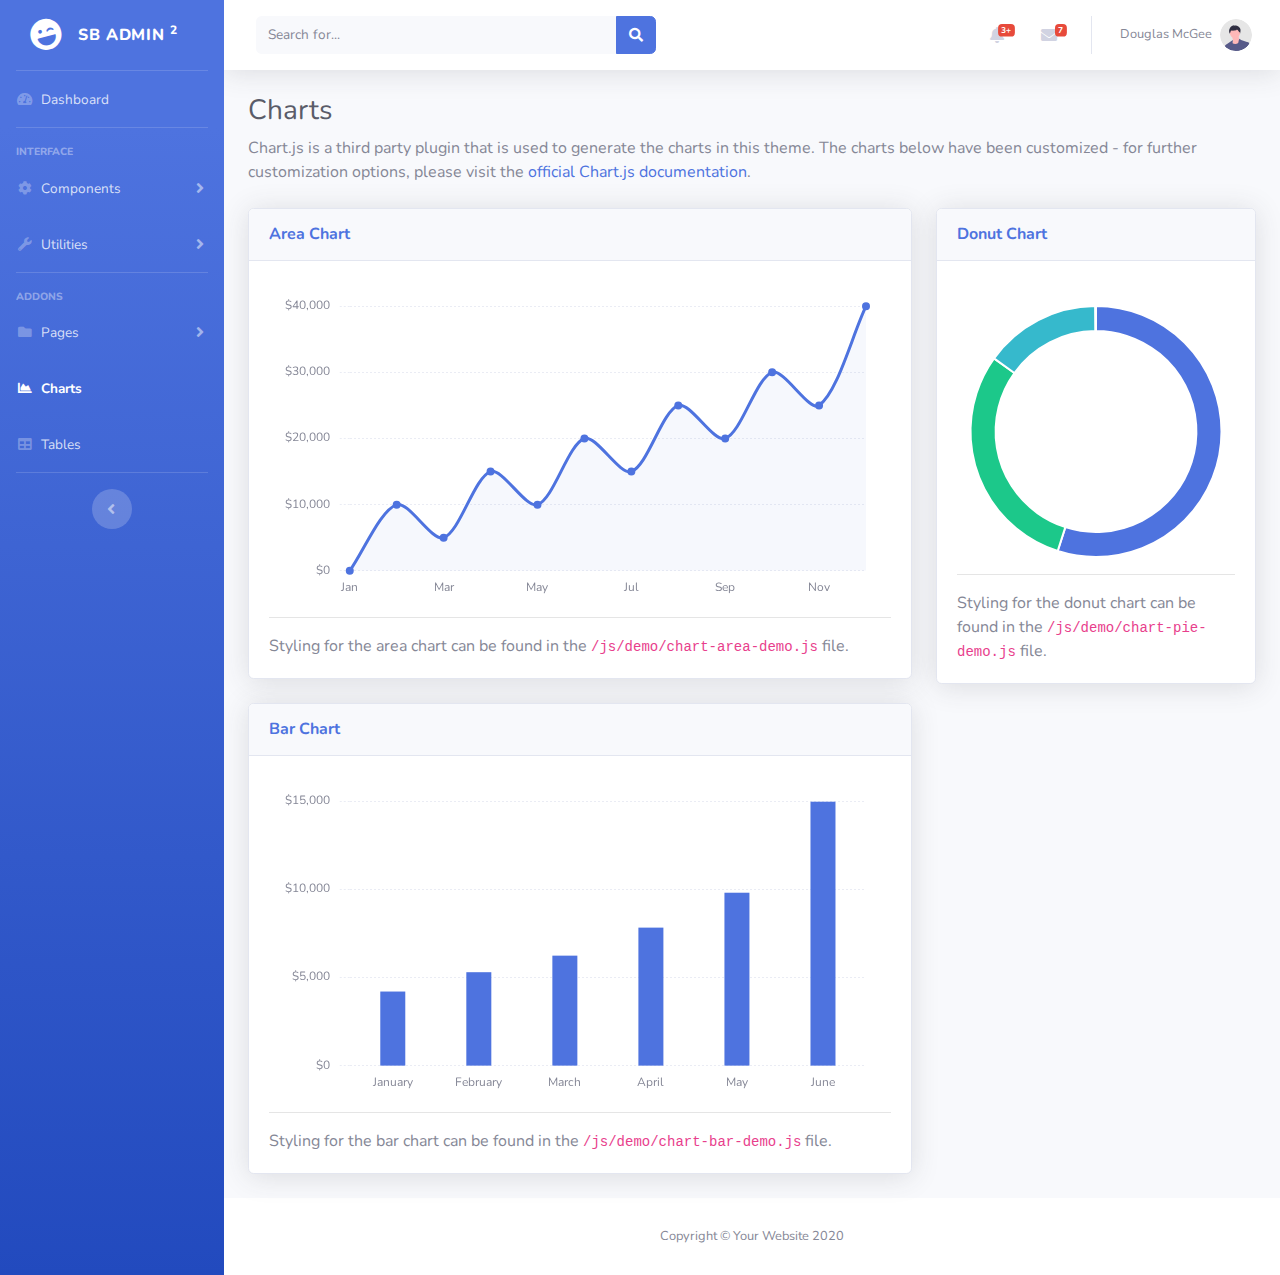
==== charts.html @ 5f0b4cf9 "Initial commit" ====
<!DOCTYPE html>
<html lang="en">

<head>

    <meta charset="utf-8">
    <meta http-equiv="X-UA-Compatible" content="IE=edge">
    <meta name="viewport" content="width=device-width, initial-scale=1, shrink-to-fit=no">
    <meta name="description" content="">
    <meta name="author" content="">

    <title>SB Admin 2 - Charts</title>

    <!-- Custom fonts for this template-->
    <link href="vendor/fontawesome-free/css/all.min.css" rel="stylesheet" type="text/css">
    <link
        href="https://fonts.googleapis.com/css?family=Nunito:200,200i,300,300i,400,400i,600,600i,700,700i,800,800i,900,900i"
        rel="stylesheet">

    <!-- Custom styles for this template-->
    <link href="css/sb-admin-2.min.css" rel="stylesheet">

</head>

<body id="page-top">

    <!-- Page Wrapper -->
    <div id="wrapper">

        <!-- Sidebar -->
        <ul class="navbar-nav bg-gradient-primary sidebar sidebar-dark accordion" id="accordionSidebar">

            <!-- Sidebar - Brand -->
            <a class="sidebar-brand d-flex align-items-center justify-content-center" href="index.html">
                <div class="sidebar-brand-icon rotate-n-15">
                    <i class="fas fa-laugh-wink"></i>
                </div>
                <div class="sidebar-brand-text mx-3">SB Admin <sup>2</sup></div>
            </a>

            <!-- Divider -->
            <hr class="sidebar-divider my-0">

            <!-- Nav Item - Dashboard -->
            <li class="nav-item">
                <a class="nav-link" href="index.html">
                    <i class="fas fa-fw fa-tachometer-alt"></i>
                    <span>Dashboard</span></a>
            </li>

            <!-- Divider -->
            <hr class="sidebar-divider">

            <!-- Heading -->
            <div class="sidebar-heading">
                Interface
            </div>

            <!-- Nav Item - Pages Collapse Menu -->
            <li class="nav-item">
                <a class="nav-link collapsed" href="#" data-toggle="collapse" data-target="#collapseTwo"
                    aria-expanded="true" aria-controls="collapseTwo">
                    <i class="fas fa-fw fa-cog"></i>
                    <span>Components</span>
                </a>
                <div id="collapseTwo" class="collapse" aria-labelledby="headingTwo" data-parent="#accordionSidebar">
                    <div class="bg-white py-2 collapse-inner rounded">
                        <h6 class="collapse-header">Custom Components:</h6>
                        <a class="collapse-item" href="buttons.html">Buttons</a>
                        <a class="collapse-item" href="cards.html">Cards</a>
                    </div>
                </div>
            </li>

            <!-- Nav Item - Utilities Collapse Menu -->
            <li class="nav-item">
                <a class="nav-link collapsed" href="#" data-toggle="collapse" data-target="#collapseUtilities"
                    aria-expanded="true" aria-controls="collapseUtilities">
                    <i class="fas fa-fw fa-wrench"></i>
                    <span>Utilities</span>
                </a>
                <div id="collapseUtilities" class="collapse" aria-labelledby="headingUtilities"
                    data-parent="#accordionSidebar">
                    <div class="bg-white py-2 collapse-inner rounded">
                        <h6 class="collapse-header">Custom Utilities:</h6>
                        <a class="collapse-item" href="utilities-color.html">Colors</a>
                        <a class="collapse-item" href="utilities-border.html">Borders</a>
                        <a class="collapse-item" href="utilities-animation.html">Animations</a>
                        <a class="collapse-item" href="utilities-other.html">Other</a>
                    </div>
                </div>
            </li>

            <!-- Divider -->
            <hr class="sidebar-divider">

            <!-- Heading -->
            <div class="sidebar-heading">
                Addons
            </div>

            <!-- Nav Item - Pages Collapse Menu -->
            <li class="nav-item">
                <a class="nav-link collapsed" href="#" data-toggle="collapse" data-target="#collapsePages"
                    aria-expanded="true" aria-controls="collapsePages">
                    <i class="fas fa-fw fa-folder"></i>
                    <span>Pages</span>
                </a>
                <div id="collapsePages" class="collapse" aria-labelledby="headingPages" data-parent="#accordionSidebar">
                    <div class="bg-white py-2 collapse-inner rounded">
                        <h6 class="collapse-header">Login Screens:</h6>
                        <a class="collapse-item" href="login.html">Login</a>
                        <a class="collapse-item" href="register.html">Register</a>
                        <a class="collapse-item" href="forgot-password.html">Forgot Password</a>
                        <div class="collapse-divider"></div>
                        <h6 class="collapse-header">Other Pages:</h6>
                        <a class="collapse-item" href="404.html">404 Page</a>
                        <a class="collapse-item" href="blank.html">Blank Page</a>
                    </div>
                </div>
            </li>

            <!-- Nav Item - Charts -->
            <li class="nav-item active">
                <a class="nav-link" href="charts.html">
                    <i class="fas fa-fw fa-chart-area"></i>
                    <span>Charts</span></a>
            </li>

            <!-- Nav Item - Tables -->
            <li class="nav-item">
                <a class="nav-link" href="tables.html">
                    <i class="fas fa-fw fa-table"></i>
                    <span>Tables</span></a>
            </li>

            <!-- Divider -->
            <hr class="sidebar-divider d-none d-md-block">

            <!-- Sidebar Toggler (Sidebar) -->
            <div class="text-center d-none d-md-inline">
                <button class="rounded-circle border-0" id="sidebarToggle"></button>
            </div>

        </ul>
        <!-- End of Sidebar -->

        <!-- Content Wrapper -->
        <div id="content-wrapper" class="d-flex flex-column">

            <!-- Main Content -->
            <div id="content">

                <!-- Topbar -->
                <nav class="navbar navbar-expand navbar-light bg-white topbar mb-4 static-top shadow">

                    <!-- Sidebar Toggle (Topbar) -->
                    <button id="sidebarToggleTop" class="btn btn-link d-md-none rounded-circle mr-3">
                        <i class="fa fa-bars"></i>
                    </button>

                    <!-- Topbar Search -->
                    <form
                        class="d-none d-sm-inline-block form-inline mr-auto ml-md-3 my-2 my-md-0 mw-100 navbar-search">
                        <div class="input-group">
                            <input type="text" class="form-control bg-light border-0 small" placeholder="Search for..."
                                aria-label="Search" aria-describedby="basic-addon2">
                            <div class="input-group-append">
                                <button class="btn btn-primary" type="button">
                                    <i class="fas fa-search fa-sm"></i>
                                </button>
                            </div>
                        </div>
                    </form>

                    <!-- Topbar Navbar -->
                    <ul class="navbar-nav ml-auto">

                        <!-- Nav Item - Search Dropdown (Visible Only XS) -->
                        <li class="nav-item dropdown no-arrow d-sm-none">
                            <a class="nav-link dropdown-toggle" href="#" id="searchDropdown" role="button"
                                data-toggle="dropdown" aria-haspopup="true" aria-expanded="false">
                                <i class="fas fa-search fa-fw"></i>
                            </a>
                            <!-- Dropdown - Messages -->
                            <div class="dropdown-menu dropdown-menu-right p-3 shadow animated--grow-in"
                                aria-labelledby="searchDropdown">
                                <form class="form-inline mr-auto w-100 navbar-search">
                                    <div class="input-group">
                                        <input type="text" class="form-control bg-light border-0 small"
                                            placeholder="Search for..." aria-label="Search"
                                            aria-describedby="basic-addon2">
                                        <div class="input-group-append">
                                            <button class="btn btn-primary" type="button">
                                                <i class="fas fa-search fa-sm"></i>
                                            </button>
                                        </div>
                                    </div>
                                </form>
                            </div>
                        </li>

                        <!-- Nav Item - Alerts -->
                        <li class="nav-item dropdown no-arrow mx-1">
                            <a class="nav-link dropdown-toggle" href="#" id="alertsDropdown" role="button"
                                data-toggle="dropdown" aria-haspopup="true" aria-expanded="false">
                                <i class="fas fa-bell fa-fw"></i>
                                <!-- Counter - Alerts -->
                                <span class="badge badge-danger badge-counter">3+</span>
                            </a>
                            <!-- Dropdown - Alerts -->
                            <div class="dropdown-list dropdown-menu dropdown-menu-right shadow animated--grow-in"
                                aria-labelledby="alertsDropdown">
                                <h6 class="dropdown-header">
                                    Alerts Center
                                </h6>
                                <a class="dropdown-item d-flex align-items-center" href="#">
                                    <div class="mr-3">
                                        <div class="icon-circle bg-primary">
                                            <i class="fas fa-file-alt text-white"></i>
                                        </div>
                                    </div>
                                    <div>
                                        <div class="small text-gray-500">December 12, 2019</div>
                                        <span class="font-weight-bold">A new monthly report is ready to download!</span>
                                    </div>
                                </a>
                                <a class="dropdown-item d-flex align-items-center" href="#">
                                    <div class="mr-3">
                                        <div class="icon-circle bg-success">
                                            <i class="fas fa-donate text-white"></i>
                                        </div>
                                    </div>
                                    <div>
                                        <div class="small text-gray-500">December 7, 2019</div>
                                        $290.29 has been deposited into your account!
                                    </div>
                                </a>
                                <a class="dropdown-item d-flex align-items-center" href="#">
                                    <div class="mr-3">
                                        <div class="icon-circle bg-warning">
                                            <i class="fas fa-exclamation-triangle text-white"></i>
                                        </div>
                                    </div>
                                    <div>
                                        <div class="small text-gray-500">December 2, 2019</div>
                                        Spending Alert: We've noticed unusually high spending for your account.
                                    </div>
                                </a>
                                <a class="dropdown-item text-center small text-gray-500" href="#">Show All Alerts</a>
                            </div>
                        </li>

                        <!-- Nav Item - Messages -->
                        <li class="nav-item dropdown no-arrow mx-1">
                            <a class="nav-link dropdown-toggle" href="#" id="messagesDropdown" role="button"
                                data-toggle="dropdown" aria-haspopup="true" aria-expanded="false">
                                <i class="fas fa-envelope fa-fw"></i>
                                <!-- Counter - Messages -->
                                <span class="badge badge-danger badge-counter">7</span>
                            </a>
                            <!-- Dropdown - Messages -->
                            <div class="dropdown-list dropdown-menu dropdown-menu-right shadow animated--grow-in"
                                aria-labelledby="messagesDropdown">
                                <h6 class="dropdown-header">
                                    Message Center
                                </h6>
                                <a class="dropdown-item d-flex align-items-center" href="#">
                                    <div class="dropdown-list-image mr-3">
                                        <img class="rounded-circle" src="img/undraw_profile_1.svg"
                                            alt="">
                                        <div class="status-indicator bg-success"></div>
                                    </div>
                                    <div class="font-weight-bold">
                                        <div class="text-truncate">Hi there! I am wondering if you can help me with a
                                            problem I've been having.</div>
                                        <div class="small text-gray-500">Emily Fowler · 58m</div>
                                    </div>
                                </a>
                                <a class="dropdown-item d-flex align-items-center" href="#">
                                    <div class="dropdown-list-image mr-3">
                                        <img class="rounded-circle" src="img/undraw_profile_2.svg"
                                            alt="">
                                        <div class="status-indicator"></div>
                                    </div>
                                    <div>
                                        <div class="text-truncate">I have the photos that you ordered last month, how
                                            would you like them sent to you?</div>
                                        <div class="small text-gray-500">Jae Chun · 1d</div>
                                    </div>
                                </a>
                                <a class="dropdown-item d-flex align-items-center" href="#">
                                    <div class="dropdown-list-image mr-3">
                                        <img class="rounded-circle" src="img/undraw_profile_3.svg"
                                            alt="">
                                        <div class="status-indicator bg-warning"></div>
                                    </div>
                                    <div>
                                        <div class="text-truncate">Last month's report looks great, I am very happy with
                                            the progress so far, keep up the good work!</div>
                                        <div class="small text-gray-500">Morgan Alvarez · 2d</div>
                                    </div>
                                </a>
                                <a class="dropdown-item d-flex align-items-center" href="#">
                                    <div class="dropdown-list-image mr-3">
                                        <img class="rounded-circle" src="https://source.unsplash.com/Mv9hjnEUHR4/60x60"
                                            alt="">
                                        <div class="status-indicator bg-success"></div>
                                    </div>
                                    <div>
                                        <div class="text-truncate">Am I a good boy? The reason I ask is because someone
                                            told me that people say this to all dogs, even if they aren't good...</div>
                                        <div class="small text-gray-500">Chicken the Dog · 2w</div>
                                    </div>
                                </a>
                                <a class="dropdown-item text-center small text-gray-500" href="#">Read More Messages</a>
                            </div>
                        </li>

                        <div class="topbar-divider d-none d-sm-block"></div>

                        <!-- Nav Item - User Information -->
                        <li class="nav-item dropdown no-arrow">
                            <a class="nav-link dropdown-toggle" href="#" id="userDropdown" role="button"
                                data-toggle="dropdown" aria-haspopup="true" aria-expanded="false">
                                <span class="mr-2 d-none d-lg-inline text-gray-600 small">Douglas McGee</span>
                                <img class="img-profile rounded-circle"
                                    src="img/undraw_profile.svg">
                            </a>
                            <!-- Dropdown - User Information -->
                            <div class="dropdown-menu dropdown-menu-right shadow animated--grow-in"
                                aria-labelledby="userDropdown">
                                <a class="dropdown-item" href="#">
                                    <i class="fas fa-user fa-sm fa-fw mr-2 text-gray-400"></i>
                                    Profile
                                </a>
                                <a class="dropdown-item" href="#">
                                    <i class="fas fa-cogs fa-sm fa-fw mr-2 text-gray-400"></i>
                                    Settings
                                </a>
                                <a class="dropdown-item" href="#">
                                    <i class="fas fa-list fa-sm fa-fw mr-2 text-gray-400"></i>
                                    Activity Log
                                </a>
                                <div class="dropdown-divider"></div>
                                <a class="dropdown-item" href="#" data-toggle="modal" data-target="#logoutModal">
                                    <i class="fas fa-sign-out-alt fa-sm fa-fw mr-2 text-gray-400"></i>
                                    Logout
                                </a>
                            </div>
                        </li>

                    </ul>

                </nav>
                <!-- End of Topbar -->

                <!-- Begin Page Content -->
                <div class="container-fluid">

                    <!-- Page Heading -->
                    <h1 class="h3 mb-2 text-gray-800">Charts</h1>
                    <p class="mb-4">Chart.js is a third party plugin that is used to generate the charts in this theme.
                        The charts below have been customized - for further customization options, please visit the <a
                            target="_blank" href="https://www.chartjs.org/docs/latest/">official Chart.js
                            documentation</a>.</p>

                    <!-- Content Row -->
                    <div class="row">

                        <div class="col-xl-8 col-lg-7">

                            <!-- Area Chart -->
                            <div class="card shadow mb-4">
                                <div class="card-header py-3">
                                    <h6 class="m-0 font-weight-bold text-primary">Area Chart</h6>
                                </div>
                                <div class="card-body">
                                    <div class="chart-area">
                                        <canvas id="myAreaChart"></canvas>
                                    </div>
                                    <hr>
                                    Styling for the area chart can be found in the
                                    <code>/js/demo/chart-area-demo.js</code> file.
                                </div>
                            </div>

                            <!-- Bar Chart -->
                            <div class="card shadow mb-4">
                                <div class="card-header py-3">
                                    <h6 class="m-0 font-weight-bold text-primary">Bar Chart</h6>
                                </div>
                                <div class="card-body">
                                    <div class="chart-bar">
                                        <canvas id="myBarChart"></canvas>
                                    </div>
                                    <hr>
                                    Styling for the bar chart can be found in the
                                    <code>/js/demo/chart-bar-demo.js</code> file.
                                </div>
                            </div>

                        </div>

                        <!-- Donut Chart -->
                        <div class="col-xl-4 col-lg-5">
                            <div class="card shadow mb-4">
                                <!-- Card Header - Dropdown -->
                                <div class="card-header py-3">
                                    <h6 class="m-0 font-weight-bold text-primary">Donut Chart</h6>
                                </div>
                                <!-- Card Body -->
                                <div class="card-body">
                                    <div class="chart-pie pt-4">
                                        <canvas id="myPieChart"></canvas>
                                    </div>
                                    <hr>
                                    Styling for the donut chart can be found in the
                                    <code>/js/demo/chart-pie-demo.js</code> file.
                                </div>
                            </div>
                        </div>
                    </div>

                </div>
                <!-- /.container-fluid -->

            </div>
            <!-- End of Main Content -->

            <!-- Footer -->
            <footer class="sticky-footer bg-white">
                <div class="container my-auto">
                    <div class="copyright text-center my-auto">
                        <span>Copyright &copy; Your Website 2020</span>
                    </div>
                </div>
            </footer>
            <!-- End of Footer -->

        </div>
        <!-- End of Content Wrapper -->

    </div>
    <!-- End of Page Wrapper -->

    <!-- Scroll to Top Button-->
    <a class="scroll-to-top rounded" href="#page-top">
        <i class="fas fa-angle-up"></i>
    </a>

    <!-- Logout Modal-->
    <div class="modal fade" id="logoutModal" tabindex="-1" role="dialog" aria-labelledby="exampleModalLabel"
        aria-hidden="true">
        <div class="modal-dialog" role="document">
            <div class="modal-content">
                <div class="modal-header">
                    <h5 class="modal-title" id="exampleModalLabel">Ready to Leave?</h5>
                    <button class="close" type="button" data-dismiss="modal" aria-label="Close">
                        <span aria-hidden="true">×</span>
                    </button>
                </div>
                <div class="modal-body">Select "Logout" below if you are ready to end your current session.</div>
                <div class="modal-footer">
                    <button class="btn btn-secondary" type="button" data-dismiss="modal">Cancel</button>
                    <a class="btn btn-primary" href="login.html">Logout</a>
                </div>
            </div>
        </div>
    </div>

    <!-- Bootstrap core JavaScript-->
    <script src="vendor/jquery/jquery.min.js"></script>
    <script src="vendor/bootstrap/js/bootstrap.bundle.min.js"></script>

    <!-- Core plugin JavaScript-->
    <script src="vendor/jquery-easing/jquery.easing.min.js"></script>

    <!-- Custom scripts for all pages-->
    <script src="js/sb-admin-2.min.js"></script>

    <!-- Page level plugins -->
    <script src="vendor/chart.js/Chart.min.js"></script>

    <!-- Page level custom scripts -->
    <script src="js/demo/chart-area-demo.js"></script>
    <script src="js/demo/chart-pie-demo.js"></script>
    <script src="js/demo/chart-bar-demo.js"></script>

</body>

</html>
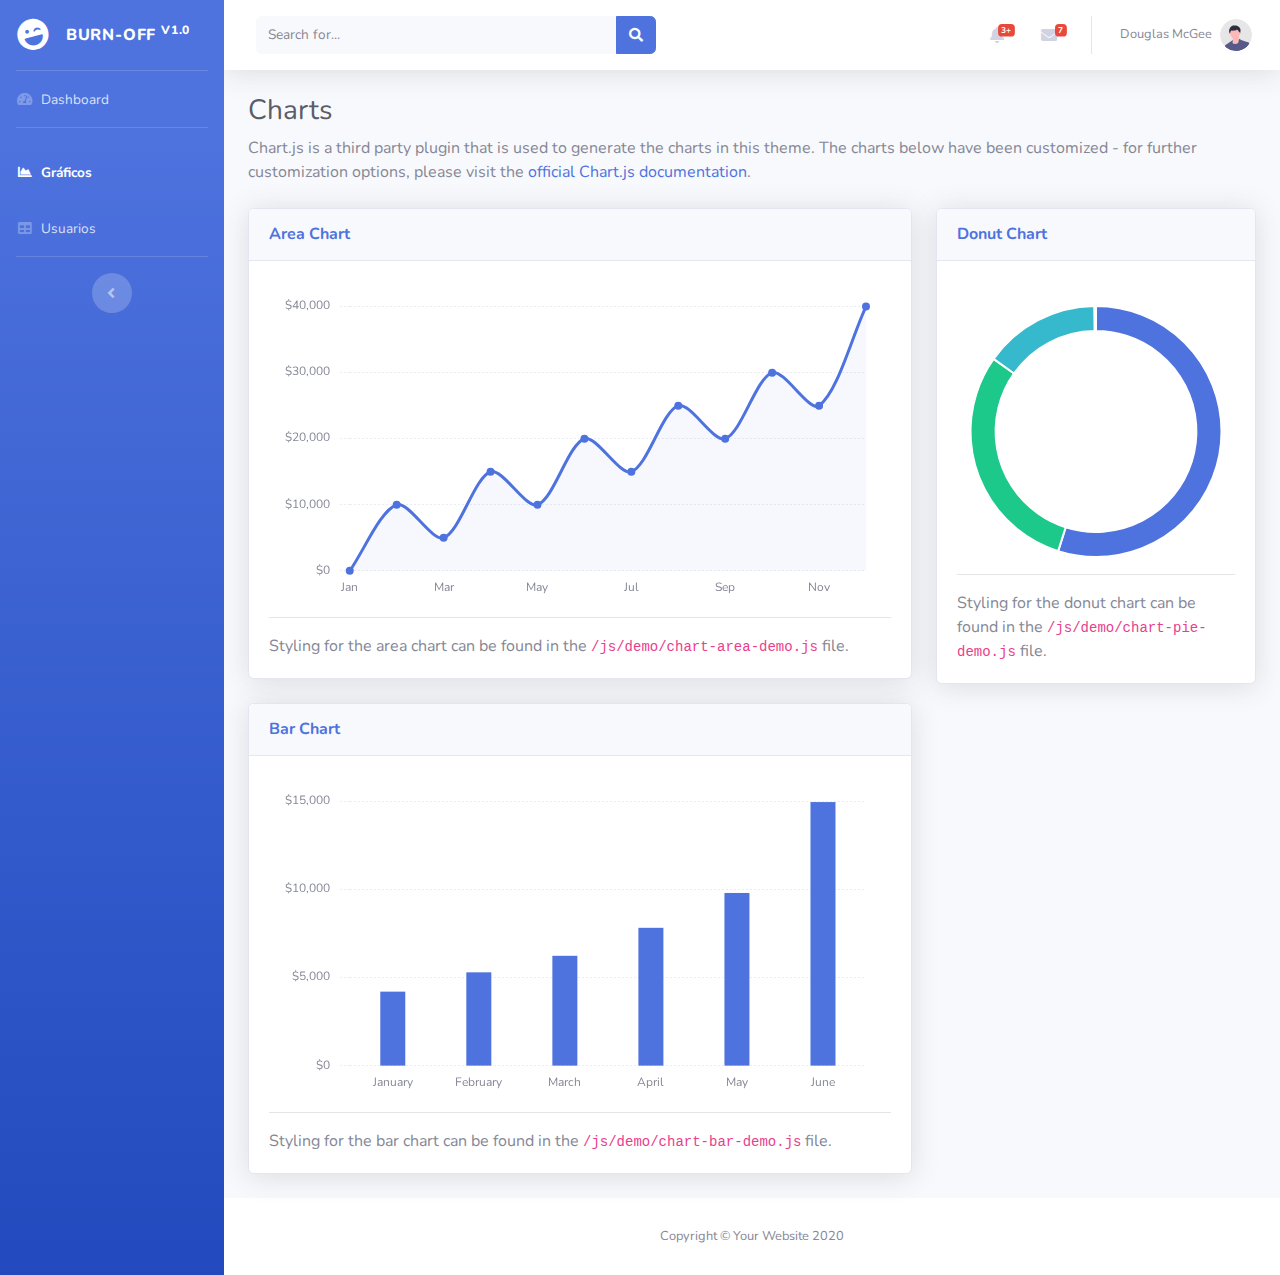
==== commit df74e89a: "Correción de maquetado." ====
--- a/charts.html
+++ b/charts.html
@@ -13,9 +13,7 @@
 
     <!-- Custom fonts for this template-->
     <link href="vendor/fontawesome-free/css/all.min.css" rel="stylesheet" type="text/css">
-    <link
-        href="https://fonts.googleapis.com/css?family=Nunito:200,200i,300,300i,400,400i,600,600i,700,700i,800,800i,900,900i"
-        rel="stylesheet">
+    <link href="https://fonts.googleapis.com/css?family=Nunito:200,200i,300,300i,400,400i,600,600i,700,700i,800,800i,900,900i" rel="stylesheet">
 
     <!-- Custom styles for this template-->
     <link href="css/sb-admin-2.min.css" rel="stylesheet">
@@ -35,7 +33,7 @@
                 <div class="sidebar-brand-icon rotate-n-15">
                     <i class="fas fa-laugh-wink"></i>
                 </div>
-                <div class="sidebar-brand-text mx-3">SB Admin <sup>2</sup></div>
+                <div class="sidebar-brand-text mx-3">Burn-OFF <sup>V1.0</sup></div>
             </a>
 
             <!-- Divider -->
@@ -49,38 +47,35 @@
             </li>
 
             <!-- Divider -->
-            <hr class="sidebar-divider">
+            <!-- <hr class="sidebar-divider"> -->
 
             <!-- Heading -->
-            <div class="sidebar-heading">
+            <!-- <div class="sidebar-heading">
                 Interface
-            </div>
+            </div> -->
 
             <!-- Nav Item - Pages Collapse Menu -->
-            <li class="nav-item">
-                <a class="nav-link collapsed" href="#" data-toggle="collapse" data-target="#collapseTwo"
-                    aria-expanded="true" aria-controls="collapseTwo">
+            <!-- <li class="nav-item">
+                <a class="nav-link collapsed" href="#" data-toggle="collapse" data-target="#collapseTwo" aria-expanded="true" aria-controls="collapseTwo">
                     <i class="fas fa-fw fa-cog"></i>
                     <span>Components</span>
-                </a>
-                <div id="collapseTwo" class="collapse" aria-labelledby="headingTwo" data-parent="#accordionSidebar">
-                    <div class="bg-white py-2 collapse-inner rounded">
-                        <h6 class="collapse-header">Custom Components:</h6>
-                        <a class="collapse-item" href="buttons.html">Buttons</a>
-                        <a class="collapse-item" href="cards.html">Cards</a>
-                    </div>
-                </div>
-            </li>
+                </a> -->
+            <!-- <div id="collapseTwo" class="collapse" aria-labelledby="headingTwo" data-parent="#accordionSidebar">
+                <div class="bg-white py-2 collapse-inner rounded">
+                    <h6 class="collapse-header">Custom Components:</h6>
+                    <a class="collapse-item" href="buttons.html">Buttons</a>
+                    <a class="collapse-item" href="cards.html">Cards</a>
+                </div>
+            </div> -->
+            <!-- </li> -->
 
             <!-- Nav Item - Utilities Collapse Menu -->
-            <li class="nav-item">
-                <a class="nav-link collapsed" href="#" data-toggle="collapse" data-target="#collapseUtilities"
-                    aria-expanded="true" aria-controls="collapseUtilities">
+            <!-- <li class="nav-item">
+                <a class="nav-link collapsed" href="#" data-toggle="collapse" data-target="#collapseUtilities" aria-expanded="true" aria-controls="collapseUtilities">
                     <i class="fas fa-fw fa-wrench"></i>
                     <span>Utilities</span>
                 </a>
-                <div id="collapseUtilities" class="collapse" aria-labelledby="headingUtilities"
-                    data-parent="#accordionSidebar">
+                <div id="collapseUtilities" class="collapse" aria-labelledby="headingUtilities" data-parent="#accordionSidebar">
                     <div class="bg-white py-2 collapse-inner rounded">
                         <h6 class="collapse-header">Custom Utilities:</h6>
                         <a class="collapse-item" href="utilities-color.html">Colors</a>
@@ -89,20 +84,19 @@
                         <a class="collapse-item" href="utilities-other.html">Other</a>
                     </div>
                 </div>
-            </li>
+            </li> -->
 
             <!-- Divider -->
             <hr class="sidebar-divider">
 
             <!-- Heading -->
-            <div class="sidebar-heading">
+            <!-- <div class="sidebar-heading">
                 Addons
-            </div>
+            </div> -->
 
             <!-- Nav Item - Pages Collapse Menu -->
-            <li class="nav-item">
-                <a class="nav-link collapsed" href="#" data-toggle="collapse" data-target="#collapsePages"
-                    aria-expanded="true" aria-controls="collapsePages">
+            <!-- <li class="nav-item">
+                <a class="nav-link collapsed" href="#" data-toggle="collapse" data-target="#collapsePages" aria-expanded="true" aria-controls="collapsePages">
                     <i class="fas fa-fw fa-folder"></i>
                     <span>Pages</span>
                 </a>
@@ -116,22 +110,22 @@
                         <h6 class="collapse-header">Other Pages:</h6>
                         <a class="collapse-item" href="404.html">404 Page</a>
                         <a class="collapse-item" href="blank.html">Blank Page</a>
-                    </div>
-                </div>
+                    </div> -->
+            <!-- </div> -->
             </li>
 
             <!-- Nav Item - Charts -->
             <li class="nav-item active">
                 <a class="nav-link" href="charts.html">
                     <i class="fas fa-fw fa-chart-area"></i>
-                    <span>Charts</span></a>
+                    <span>Gráficos</span></a>
             </li>
 
             <!-- Nav Item - Tables -->
             <li class="nav-item">
                 <a class="nav-link" href="tables.html">
                     <i class="fas fa-fw fa-table"></i>
-                    <span>Tables</span></a>
+                    <span>Usuarios</span></a>
             </li>
 
             <!-- Divider -->
@@ -160,11 +154,9 @@
                     </button>
 
                     <!-- Topbar Search -->
-                    <form
-                        class="d-none d-sm-inline-block form-inline mr-auto ml-md-3 my-2 my-md-0 mw-100 navbar-search">
+                    <form class="d-none d-sm-inline-block form-inline mr-auto ml-md-3 my-2 my-md-0 mw-100 navbar-search">
                         <div class="input-group">
-                            <input type="text" class="form-control bg-light border-0 small" placeholder="Search for..."
-                                aria-label="Search" aria-describedby="basic-addon2">
+                            <input type="text" class="form-control bg-light border-0 small" placeholder="Search for..." aria-label="Search" aria-describedby="basic-addon2">
                             <div class="input-group-append">
                                 <button class="btn btn-primary" type="button">
                                     <i class="fas fa-search fa-sm"></i>
@@ -178,18 +170,14 @@
 
                         <!-- Nav Item - Search Dropdown (Visible Only XS) -->
                         <li class="nav-item dropdown no-arrow d-sm-none">
-                            <a class="nav-link dropdown-toggle" href="#" id="searchDropdown" role="button"
-                                data-toggle="dropdown" aria-haspopup="true" aria-expanded="false">
+                            <a class="nav-link dropdown-toggle" href="#" id="searchDropdown" role="button" data-toggle="dropdown" aria-haspopup="true" aria-expanded="false">
                                 <i class="fas fa-search fa-fw"></i>
                             </a>
                             <!-- Dropdown - Messages -->
-                            <div class="dropdown-menu dropdown-menu-right p-3 shadow animated--grow-in"
-                                aria-labelledby="searchDropdown">
+                            <div class="dropdown-menu dropdown-menu-right p-3 shadow animated--grow-in" aria-labelledby="searchDropdown">
                                 <form class="form-inline mr-auto w-100 navbar-search">
                                     <div class="input-group">
-                                        <input type="text" class="form-control bg-light border-0 small"
-                                            placeholder="Search for..." aria-label="Search"
-                                            aria-describedby="basic-addon2">
+                                        <input type="text" class="form-control bg-light border-0 small" placeholder="Search for..." aria-label="Search" aria-describedby="basic-addon2">
                                         <div class="input-group-append">
                                             <button class="btn btn-primary" type="button">
                                                 <i class="fas fa-search fa-sm"></i>
@@ -202,15 +190,13 @@
 
                         <!-- Nav Item - Alerts -->
                         <li class="nav-item dropdown no-arrow mx-1">
-                            <a class="nav-link dropdown-toggle" href="#" id="alertsDropdown" role="button"
-                                data-toggle="dropdown" aria-haspopup="true" aria-expanded="false">
+                            <a class="nav-link dropdown-toggle" href="#" id="alertsDropdown" role="button" data-toggle="dropdown" aria-haspopup="true" aria-expanded="false">
                                 <i class="fas fa-bell fa-fw"></i>
                                 <!-- Counter - Alerts -->
                                 <span class="badge badge-danger badge-counter">3+</span>
                             </a>
                             <!-- Dropdown - Alerts -->
-                            <div class="dropdown-list dropdown-menu dropdown-menu-right shadow animated--grow-in"
-                                aria-labelledby="alertsDropdown">
+                            <div class="dropdown-list dropdown-menu dropdown-menu-right shadow animated--grow-in" aria-labelledby="alertsDropdown">
                                 <h6 class="dropdown-header">
                                     Alerts Center
                                 </h6>
@@ -253,63 +239,53 @@
 
                         <!-- Nav Item - Messages -->
                         <li class="nav-item dropdown no-arrow mx-1">
-                            <a class="nav-link dropdown-toggle" href="#" id="messagesDropdown" role="button"
-                                data-toggle="dropdown" aria-haspopup="true" aria-expanded="false">
+                            <a class="nav-link dropdown-toggle" href="#" id="messagesDropdown" role="button" data-toggle="dropdown" aria-haspopup="true" aria-expanded="false">
                                 <i class="fas fa-envelope fa-fw"></i>
                                 <!-- Counter - Messages -->
                                 <span class="badge badge-danger badge-counter">7</span>
                             </a>
                             <!-- Dropdown - Messages -->
-                            <div class="dropdown-list dropdown-menu dropdown-menu-right shadow animated--grow-in"
-                                aria-labelledby="messagesDropdown">
+                            <div class="dropdown-list dropdown-menu dropdown-menu-right shadow animated--grow-in" aria-labelledby="messagesDropdown">
                                 <h6 class="dropdown-header">
                                     Message Center
                                 </h6>
                                 <a class="dropdown-item d-flex align-items-center" href="#">
                                     <div class="dropdown-list-image mr-3">
-                                        <img class="rounded-circle" src="img/undraw_profile_1.svg"
-                                            alt="">
+                                        <img class="rounded-circle" src="img/undraw_profile_1.svg" alt="">
                                         <div class="status-indicator bg-success"></div>
                                     </div>
                                     <div class="font-weight-bold">
-                                        <div class="text-truncate">Hi there! I am wondering if you can help me with a
-                                            problem I've been having.</div>
+                                        <div class="text-truncate">Hi there! I am wondering if you can help me with a problem I've been having.</div>
                                         <div class="small text-gray-500">Emily Fowler · 58m</div>
                                     </div>
                                 </a>
                                 <a class="dropdown-item d-flex align-items-center" href="#">
                                     <div class="dropdown-list-image mr-3">
-                                        <img class="rounded-circle" src="img/undraw_profile_2.svg"
-                                            alt="">
+                                        <img class="rounded-circle" src="img/undraw_profile_2.svg" alt="">
                                         <div class="status-indicator"></div>
                                     </div>
                                     <div>
-                                        <div class="text-truncate">I have the photos that you ordered last month, how
-                                            would you like them sent to you?</div>
+                                        <div class="text-truncate">I have the photos that you ordered last month, how would you like them sent to you?</div>
                                         <div class="small text-gray-500">Jae Chun · 1d</div>
                                     </div>
                                 </a>
                                 <a class="dropdown-item d-flex align-items-center" href="#">
                                     <div class="dropdown-list-image mr-3">
-                                        <img class="rounded-circle" src="img/undraw_profile_3.svg"
-                                            alt="">
+                                        <img class="rounded-circle" src="img/undraw_profile_3.svg" alt="">
                                         <div class="status-indicator bg-warning"></div>
                                     </div>
                                     <div>
-                                        <div class="text-truncate">Last month's report looks great, I am very happy with
-                                            the progress so far, keep up the good work!</div>
+                                        <div class="text-truncate">Last month's report looks great, I am very happy with the progress so far, keep up the good work!</div>
                                         <div class="small text-gray-500">Morgan Alvarez · 2d</div>
                                     </div>
                                 </a>
                                 <a class="dropdown-item d-flex align-items-center" href="#">
                                     <div class="dropdown-list-image mr-3">
-                                        <img class="rounded-circle" src="https://source.unsplash.com/Mv9hjnEUHR4/60x60"
-                                            alt="">
+                                        <img class="rounded-circle" src="https://source.unsplash.com/Mv9hjnEUHR4/60x60" alt="">
                                         <div class="status-indicator bg-success"></div>
                                     </div>
                                     <div>
-                                        <div class="text-truncate">Am I a good boy? The reason I ask is because someone
-                                            told me that people say this to all dogs, even if they aren't good...</div>
+                                        <div class="text-truncate">Am I a good boy? The reason I ask is because someone told me that people say this to all dogs, even if they aren't good...</div>
                                         <div class="small text-gray-500">Chicken the Dog · 2w</div>
                                     </div>
                                 </a>
@@ -321,31 +297,24 @@
 
                         <!-- Nav Item - User Information -->
                         <li class="nav-item dropdown no-arrow">
-                            <a class="nav-link dropdown-toggle" href="#" id="userDropdown" role="button"
-                                data-toggle="dropdown" aria-haspopup="true" aria-expanded="false">
+                            <a class="nav-link dropdown-toggle" href="#" id="userDropdown" role="button" data-toggle="dropdown" aria-haspopup="true" aria-expanded="false">
                                 <span class="mr-2 d-none d-lg-inline text-gray-600 small">Douglas McGee</span>
-                                <img class="img-profile rounded-circle"
-                                    src="img/undraw_profile.svg">
+                                <img class="img-profile rounded-circle" src="img/undraw_profile.svg">
                             </a>
                             <!-- Dropdown - User Information -->
-                            <div class="dropdown-menu dropdown-menu-right shadow animated--grow-in"
-                                aria-labelledby="userDropdown">
+                            <div class="dropdown-menu dropdown-menu-right shadow animated--grow-in" aria-labelledby="userDropdown">
                                 <a class="dropdown-item" href="#">
-                                    <i class="fas fa-user fa-sm fa-fw mr-2 text-gray-400"></i>
-                                    Profile
+                                    <i class="fas fa-user fa-sm fa-fw mr-2 text-gray-400"></i> Profile
                                 </a>
                                 <a class="dropdown-item" href="#">
-                                    <i class="fas fa-cogs fa-sm fa-fw mr-2 text-gray-400"></i>
-                                    Settings
+                                    <i class="fas fa-cogs fa-sm fa-fw mr-2 text-gray-400"></i> Settings
                                 </a>
                                 <a class="dropdown-item" href="#">
-                                    <i class="fas fa-list fa-sm fa-fw mr-2 text-gray-400"></i>
-                                    Activity Log
+                                    <i class="fas fa-list fa-sm fa-fw mr-2 text-gray-400"></i> Activity Log
                                 </a>
                                 <div class="dropdown-divider"></div>
                                 <a class="dropdown-item" href="#" data-toggle="modal" data-target="#logoutModal">
-                                    <i class="fas fa-sign-out-alt fa-sm fa-fw mr-2 text-gray-400"></i>
-                                    Logout
+                                    <i class="fas fa-sign-out-alt fa-sm fa-fw mr-2 text-gray-400"></i> Logout
                                 </a>
                             </div>
                         </li>
@@ -360,9 +329,7 @@
 
                     <!-- Page Heading -->
                     <h1 class="h3 mb-2 text-gray-800">Charts</h1>
-                    <p class="mb-4">Chart.js is a third party plugin that is used to generate the charts in this theme.
-                        The charts below have been customized - for further customization options, please visit the <a
-                            target="_blank" href="https://www.chartjs.org/docs/latest/">official Chart.js
+                    <p class="mb-4">Chart.js is a third party plugin that is used to generate the charts in this theme. The charts below have been customized - for further customization options, please visit the <a target="_blank" href="https://www.chartjs.org/docs/latest/">official Chart.js
                             documentation</a>.</p>
 
                     <!-- Content Row -->
@@ -379,8 +346,7 @@
                                     <div class="chart-area">
                                         <canvas id="myAreaChart"></canvas>
                                     </div>
-                                    <hr>
-                                    Styling for the area chart can be found in the
+                                    <hr> Styling for the area chart can be found in the
                                     <code>/js/demo/chart-area-demo.js</code> file.
                                 </div>
                             </div>
@@ -394,8 +360,7 @@
                                     <div class="chart-bar">
                                         <canvas id="myBarChart"></canvas>
                                     </div>
-                                    <hr>
-                                    Styling for the bar chart can be found in the
+                                    <hr> Styling for the bar chart can be found in the
                                     <code>/js/demo/chart-bar-demo.js</code> file.
                                 </div>
                             </div>
@@ -414,8 +379,7 @@
                                     <div class="chart-pie pt-4">
                                         <canvas id="myPieChart"></canvas>
                                     </div>
-                                    <hr>
-                                    Styling for the donut chart can be found in the
+                                    <hr> Styling for the donut chart can be found in the
                                     <code>/js/demo/chart-pie-demo.js</code> file.
                                 </div>
                             </div>
@@ -450,8 +414,7 @@
     </a>
 
     <!-- Logout Modal-->
-    <div class="modal fade" id="logoutModal" tabindex="-1" role="dialog" aria-labelledby="exampleModalLabel"
-        aria-hidden="true">
+    <div class="modal fade" id="logoutModal" tabindex="-1" role="dialog" aria-labelledby="exampleModalLabel" aria-hidden="true">
         <div class="modal-dialog" role="document">
             <div class="modal-content">
                 <div class="modal-header">
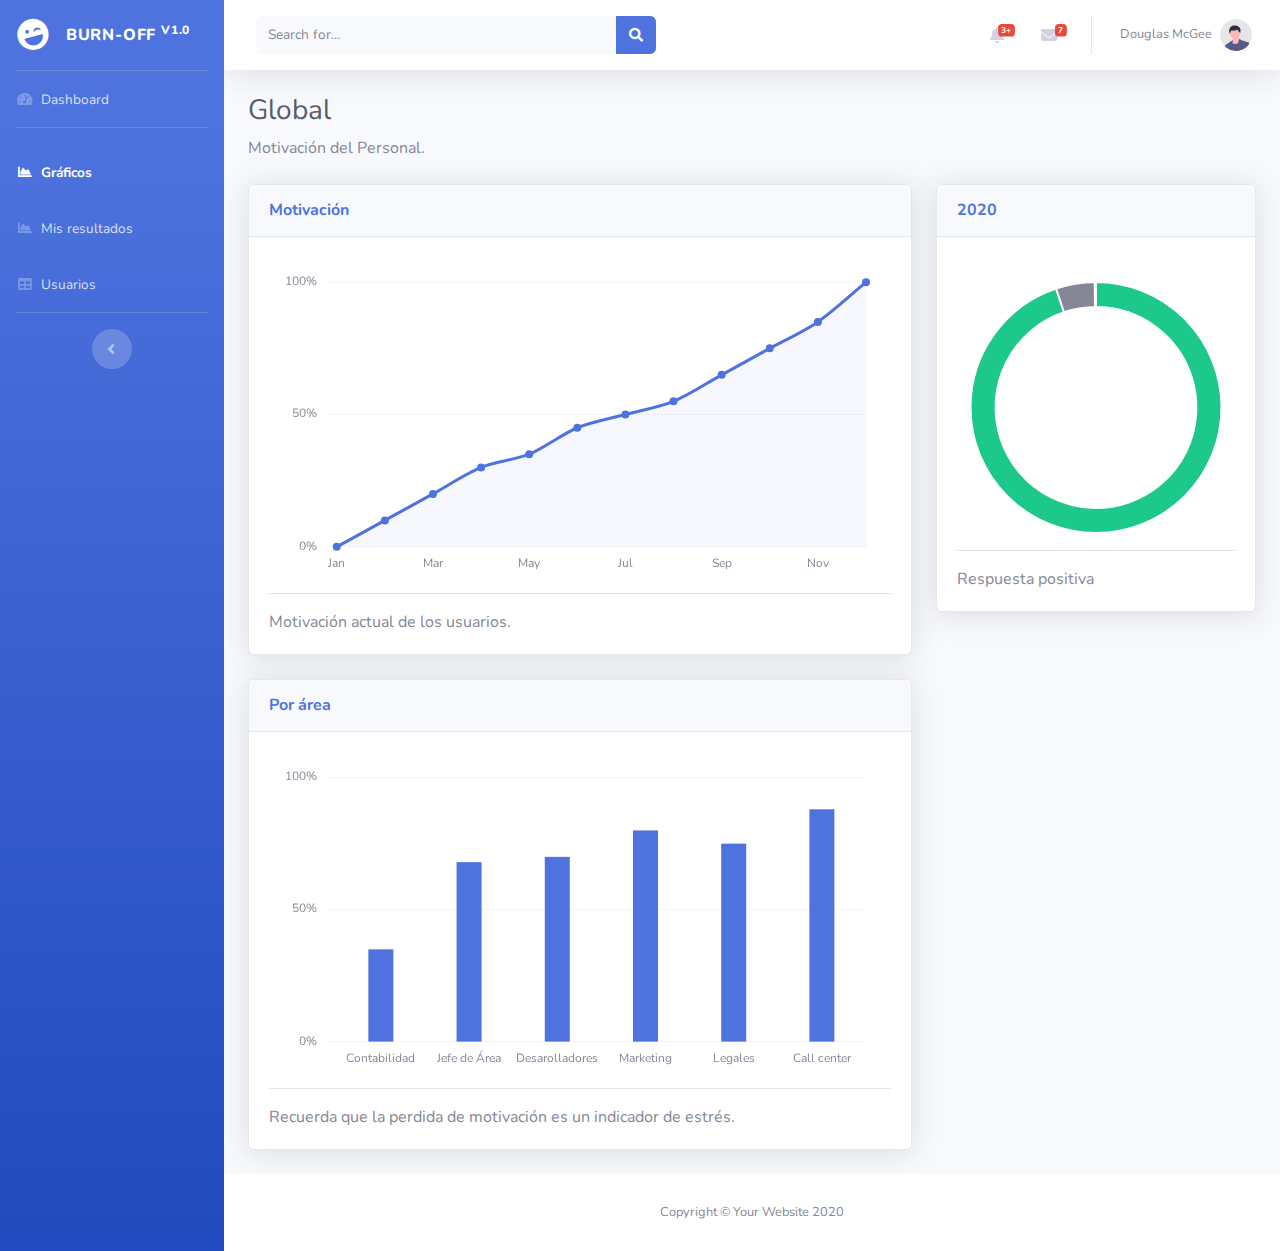
==== commit fc7f74ba: "Listo para produccion" ====
--- a/charts.html
+++ b/charts.html
@@ -9,7 +9,7 @@
     <meta name="description" content="">
     <meta name="author" content="">
 
-    <title>SB Admin 2 - Charts</title>
+    <title>BurnOFF</title>
 
     <!-- Custom fonts for this template-->
     <link href="vendor/fontawesome-free/css/all.min.css" rel="stylesheet" type="text/css">
@@ -120,6 +120,11 @@
                     <i class="fas fa-fw fa-chart-area"></i>
                     <span>Gráficos</span></a>
             </li>
+            <li class="nav-item">
+                <a class="nav-link" href="perfilusuario.html">
+                    <i class="fas fa-fw fa-chart-area"></i>
+                    <span>Mis resultados</span></a>
+            </li>
 
             <!-- Nav Item - Tables -->
             <li class="nav-item">
@@ -328,9 +333,8 @@
                 <div class="container-fluid">
 
                     <!-- Page Heading -->
-                    <h1 class="h3 mb-2 text-gray-800">Charts</h1>
-                    <p class="mb-4">Chart.js is a third party plugin that is used to generate the charts in this theme. The charts below have been customized - for further customization options, please visit the <a target="_blank" href="https://www.chartjs.org/docs/latest/">official Chart.js
-                            documentation</a>.</p>
+                    <h1 class="h3 mb-2 text-gray-800">Global</h1>
+                    <p class="mb-4">Motivación del Personal</a>.</p>
 
                     <!-- Content Row -->
                     <div class="row">
@@ -340,28 +344,28 @@
                             <!-- Area Chart -->
                             <div class="card shadow mb-4">
                                 <div class="card-header py-3">
-                                    <h6 class="m-0 font-weight-bold text-primary">Area Chart</h6>
+                                    <h6 class="m-0 font-weight-bold text-primary">Motivación</h6>
                                 </div>
                                 <div class="card-body">
                                     <div class="chart-area">
                                         <canvas id="myAreaChart"></canvas>
                                     </div>
-                                    <hr> Styling for the area chart can be found in the
-                                    <code>/js/demo/chart-area-demo.js</code> file.
+                                    <hr> Motivación actual de los usuarios.
+
                                 </div>
                             </div>
 
                             <!-- Bar Chart -->
                             <div class="card shadow mb-4">
                                 <div class="card-header py-3">
-                                    <h6 class="m-0 font-weight-bold text-primary">Bar Chart</h6>
+                                    <h6 class="m-0 font-weight-bold text-primary">Por área</h6>
                                 </div>
                                 <div class="card-body">
                                     <div class="chart-bar">
                                         <canvas id="myBarChart"></canvas>
                                     </div>
-                                    <hr> Styling for the bar chart can be found in the
-                                    <code>/js/demo/chart-bar-demo.js</code> file.
+                                    <hr> Recuerda que la perdida de motivación es un indicador de estrés.
+
                                 </div>
                             </div>
 
@@ -372,15 +376,15 @@
                             <div class="card shadow mb-4">
                                 <!-- Card Header - Dropdown -->
                                 <div class="card-header py-3">
-                                    <h6 class="m-0 font-weight-bold text-primary">Donut Chart</h6>
+                                    <h6 class="m-0 font-weight-bold text-primary">2020</h6>
                                 </div>
                                 <!-- Card Body -->
                                 <div class="card-body">
                                     <div class="chart-pie pt-4">
                                         <canvas id="myPieChart"></canvas>
                                     </div>
-                                    <hr> Styling for the donut chart can be found in the
-                                    <code>/js/demo/chart-pie-demo.js</code> file.
+                                    <hr> Respuesta positiva
+
                                 </div>
                             </div>
                         </div>
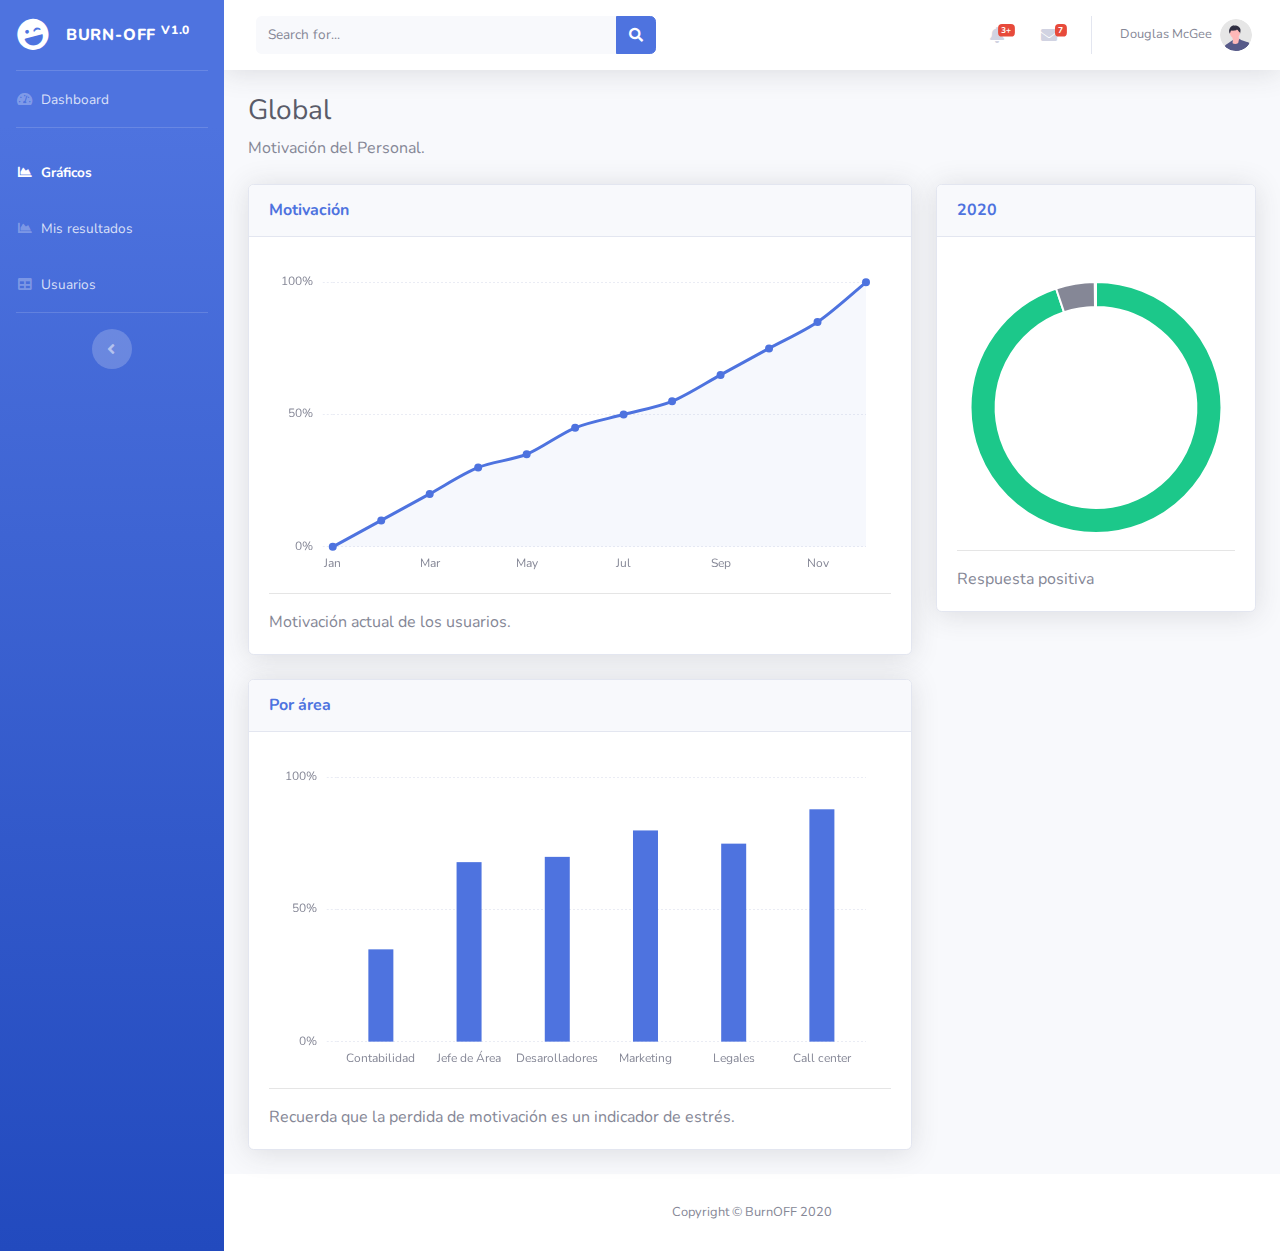
==== commit ba5d56ba: "copyright" ====
--- a/charts.html
+++ b/charts.html
@@ -400,7 +400,7 @@
             <footer class="sticky-footer bg-white">
                 <div class="container my-auto">
                     <div class="copyright text-center my-auto">
-                        <span>Copyright &copy; Your Website 2020</span>
+                        <span>Copyright &copy; BurnOFF 2020</span>
                     </div>
                 </div>
             </footer>
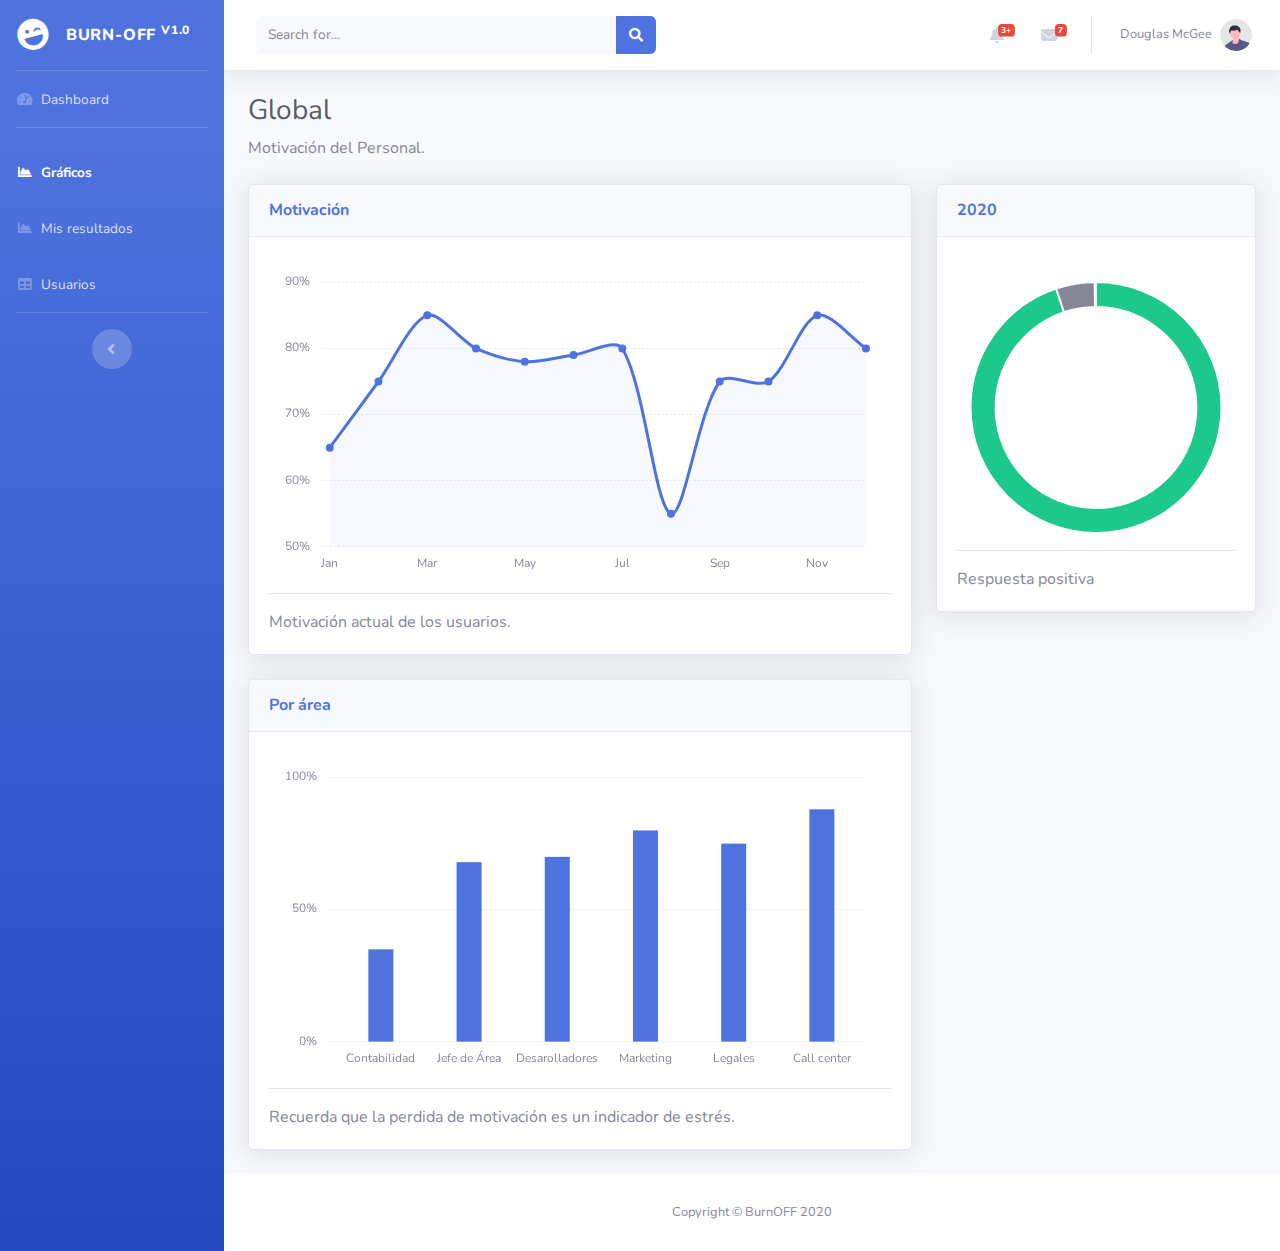
==== commit 2ed75cf6: "update" ====
--- a/charts.html
+++ b/charts.html
@@ -309,17 +309,17 @@
                             <!-- Dropdown - User Information -->
                             <div class="dropdown-menu dropdown-menu-right shadow animated--grow-in" aria-labelledby="userDropdown">
                                 <a class="dropdown-item" href="#">
-                                    <i class="fas fa-user fa-sm fa-fw mr-2 text-gray-400"></i> Profile
+                                    <i class="fas fa-user fa-sm fa-fw mr-2 text-gray-400"></i> Perfil
                                 </a>
                                 <a class="dropdown-item" href="#">
-                                    <i class="fas fa-cogs fa-sm fa-fw mr-2 text-gray-400"></i> Settings
+                                    <i class="fas fa-cogs fa-sm fa-fw mr-2 text-gray-400"></i> Configuración
                                 </a>
                                 <a class="dropdown-item" href="#">
-                                    <i class="fas fa-list fa-sm fa-fw mr-2 text-gray-400"></i> Activity Log
+                                    <i class="fas fa-list fa-sm fa-fw mr-2 text-gray-400"></i> Actividad
                                 </a>
                                 <div class="dropdown-divider"></div>
                                 <a class="dropdown-item" href="#" data-toggle="modal" data-target="#logoutModal">
-                                    <i class="fas fa-sign-out-alt fa-sm fa-fw mr-2 text-gray-400"></i> Logout
+                                    <i class="fas fa-sign-out-alt fa-sm fa-fw mr-2 text-gray-400"></i> Cerrar sesión
                                 </a>
                             </div>
                         </li>
@@ -429,8 +429,8 @@
                 </div>
                 <div class="modal-body">Select "Logout" below if you are ready to end your current session.</div>
                 <div class="modal-footer">
-                    <button class="btn btn-secondary" type="button" data-dismiss="modal">Cancel</button>
-                    <a class="btn btn-primary" href="login.html">Logout</a>
+                    <button class="btn btn-secondary" type="button" data-dismiss="modal">Cancelar</button>
+                    <a class="btn btn-primary" href="login.html">Cerrar sesión</a>
                 </div>
             </div>
         </div>
